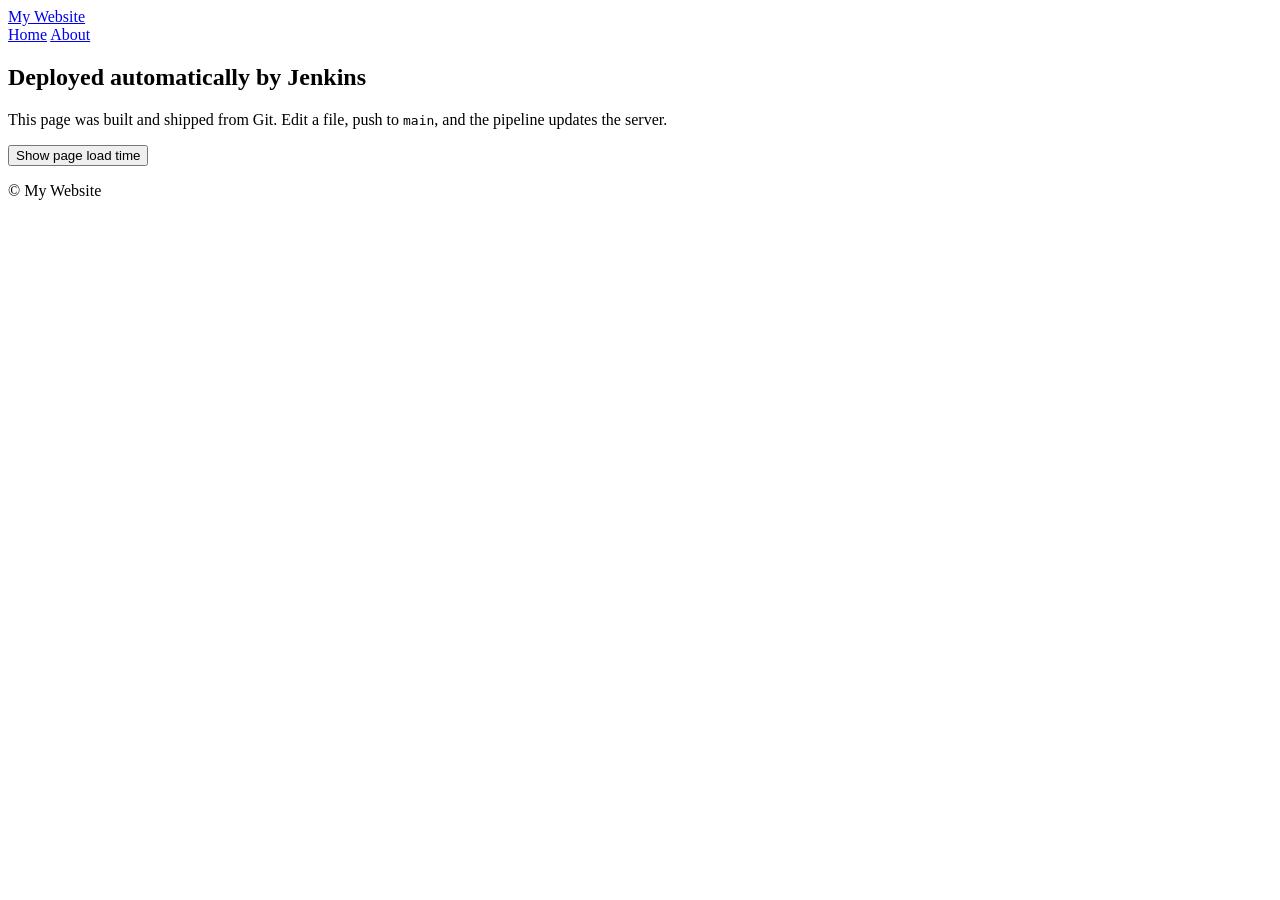
==== index.html @ 1d2f376e "Add files via upload" ====
<!DOCTYPE html>
<html lang="en">
<head>
  <meta charset="UTF-8">
  <meta name="viewport" content="width=device-width, initial-scale=1">
  <title>My Website</title>
  <link rel="stylesheet" href="css/style.css">
</head>
<body>
  <header class="site-header">
    <a class="brand" href="index.html">My Website</a>
    <nav>
      <a href="index.html" aria-current="page">Home</a>
      <a href="about.html">About</a>
    </nav>
  </header>

  <main>
    <section class="hero">
      <h1>Deployed automatically by Jenkins</h1>
      <p>This page was built and shipped from Git. Edit a file, push to <code>main</code>, and the pipeline updates the server.</p>
      <button id="stamp-btn" type="button">Show page load time</button>
      <p id="stamp" role="status"></p>
    </section>
  </main>

  <footer class="site-footer">
    <p>&copy; <span id="year"></span> My Website</p>
  </footer>

  <script src="js/main.js"></script>
</body>
</html>
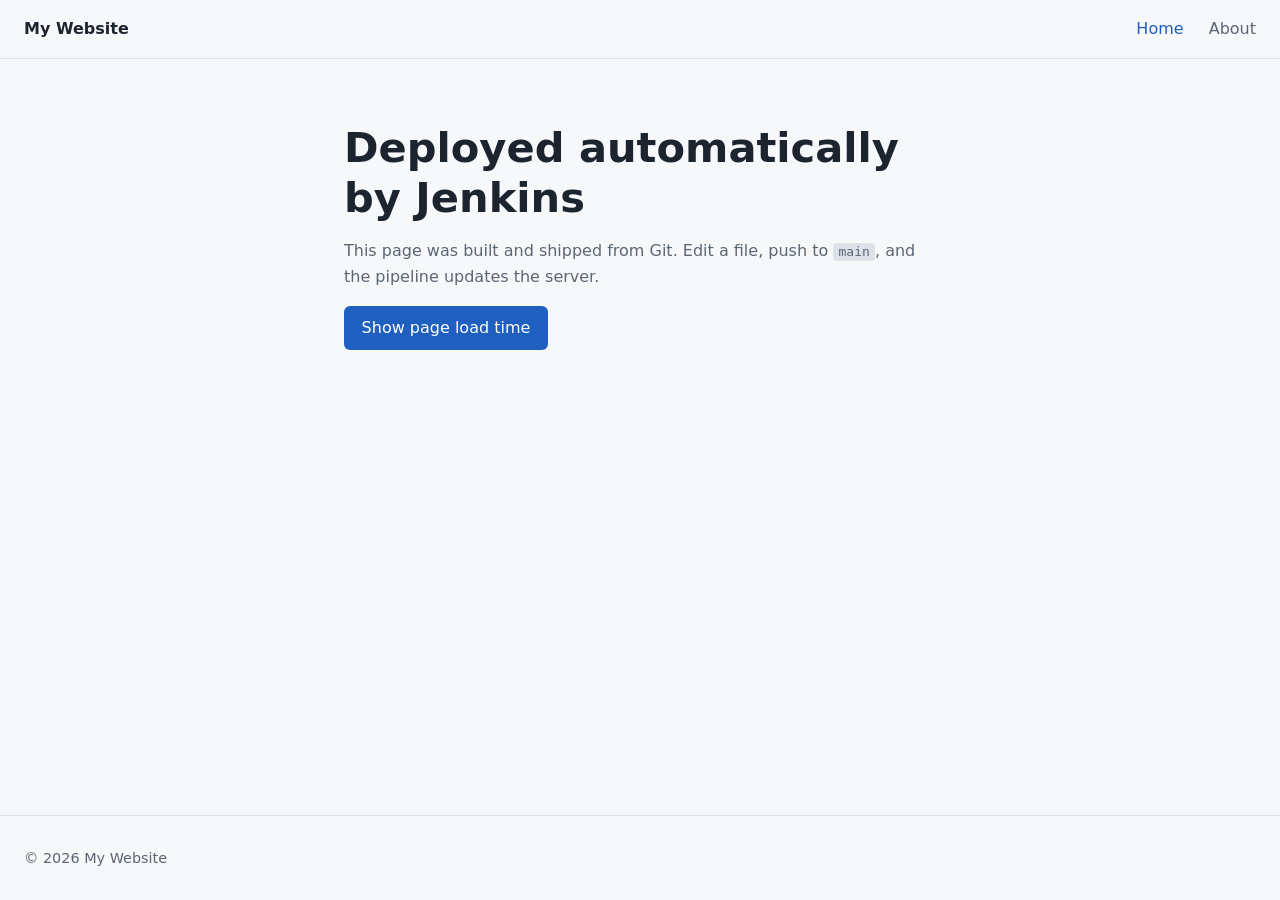
==== commit f7f17fdd: "Change website title to 'Sam's Website'" ====
--- a/index.html
+++ b/index.html
@@ -3,7 +3,7 @@
 <head>
   <meta charset="UTF-8">
   <meta name="viewport" content="width=device-width, initial-scale=1">
-  <title>My Website</title>
+  <title>Sam's Website</title>
   <link rel="stylesheet" href="css/style.css">
 </head>
 <body>
--- a/css/style.css
+++ b/css/style.css
@@ -0,0 +1,77 @@
+:root {
+  --bg: #f7f8fa;
+  --text: #1c2430;
+  --muted: #5b6675;
+  --accent: #1f5fbf;
+  --border: #dde2e9;
+}
+
+@media (prefers-color-scheme: dark) {
+  :root {
+    --bg: #12161c;
+    --text: #e8ecf1;
+    --muted: #9aa5b4;
+    --accent: #6ea3f2;
+    --border: #2a323d;
+  }
+}
+
+* { box-sizing: border-box; }
+
+body {
+  margin: 0;
+  min-height: 100vh;
+  display: flex;
+  flex-direction: column;
+  font-family: system-ui, -apple-system, "Segoe UI", Roboto, sans-serif;
+  background: var(--bg);
+  color: var(--text);
+  line-height: 1.6;
+}
+
+.site-header {
+  display: flex;
+  justify-content: space-between;
+  align-items: center;
+  padding: 1rem 1.5rem;
+  border-bottom: 1px solid var(--border);
+}
+
+.brand { font-weight: 700; color: var(--text); text-decoration: none; }
+
+nav a {
+  margin-left: 1.25rem;
+  color: var(--muted);
+  text-decoration: none;
+}
+nav a:hover, nav a[aria-current="page"] { color: var(--accent); }
+
+main { flex: 1; }
+
+.hero {
+  max-width: 40rem;
+  margin: 0 auto;
+  padding: 4rem 1.5rem;
+}
+.hero h1 { font-size: clamp(1.8rem, 5vw, 2.6rem); line-height: 1.2; margin: 0 0 1rem; }
+.hero p { color: var(--muted); }
+
+code { background: var(--border); padding: 0.1em 0.4em; border-radius: 4px; }
+
+button {
+  font: inherit;
+  padding: 0.6rem 1.1rem;
+  border: 0;
+  border-radius: 6px;
+  background: var(--accent);
+  color: #fff;
+  cursor: pointer;
+}
+button:focus-visible, a:focus-visible { outline: 3px solid var(--accent); outline-offset: 2px; }
+
+.site-footer {
+  padding: 1rem 1.5rem;
+  border-top: 1px solid var(--border);
+  color: var(--muted);
+  font-size: 0.9rem;
+}
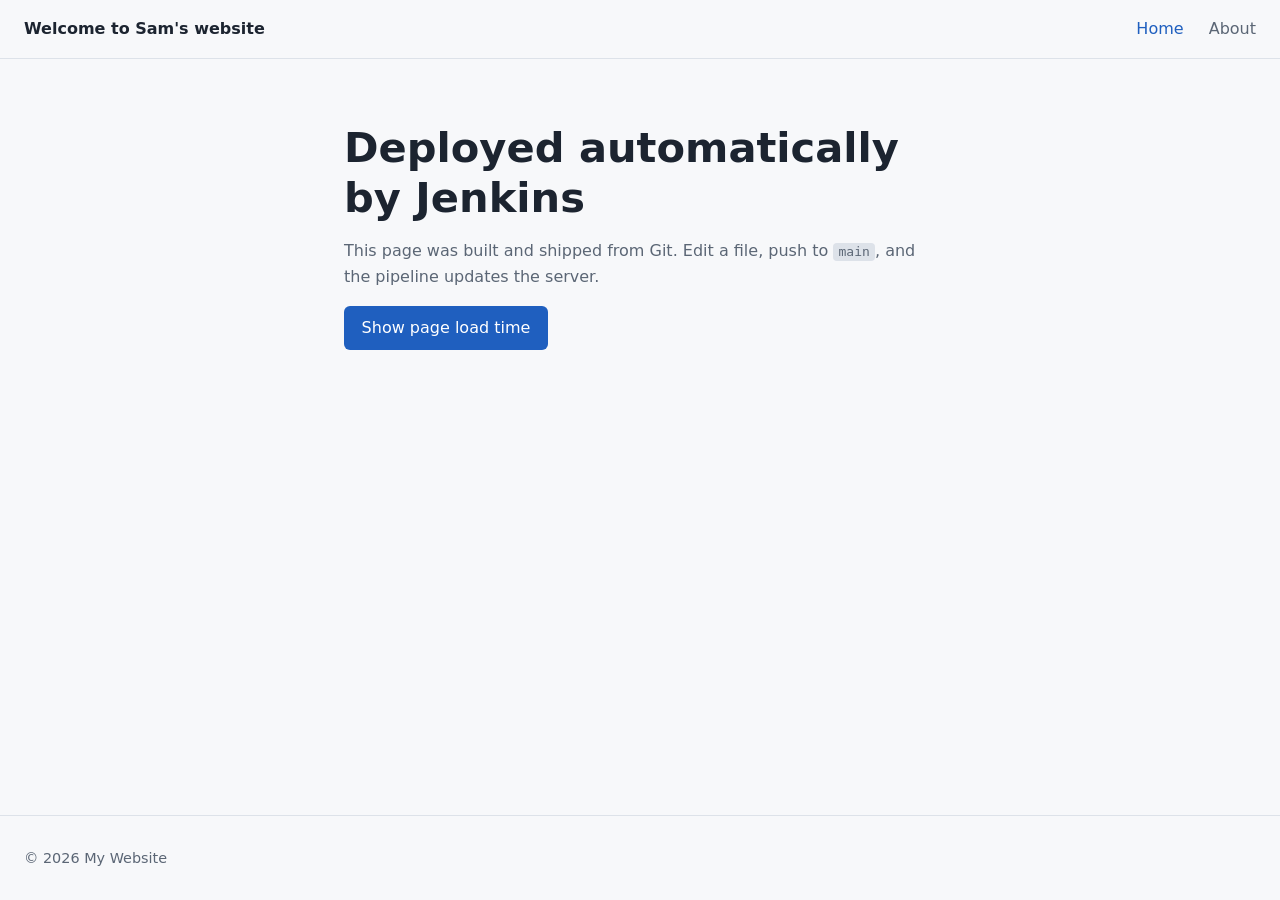
==== commit aac0f055: "Update header brand text in index.html" ====
--- a/index.html
+++ b/index.html
@@ -8,7 +8,7 @@
 </head>
 <body>
   <header class="site-header">
-    <a class="brand" href="index.html">My Website</a>
+    <a class="brand" href="index.html">Welcome to Sam's website</a>
     <nav>
       <a href="index.html" aria-current="page">Home</a>
       <a href="about.html">About</a>
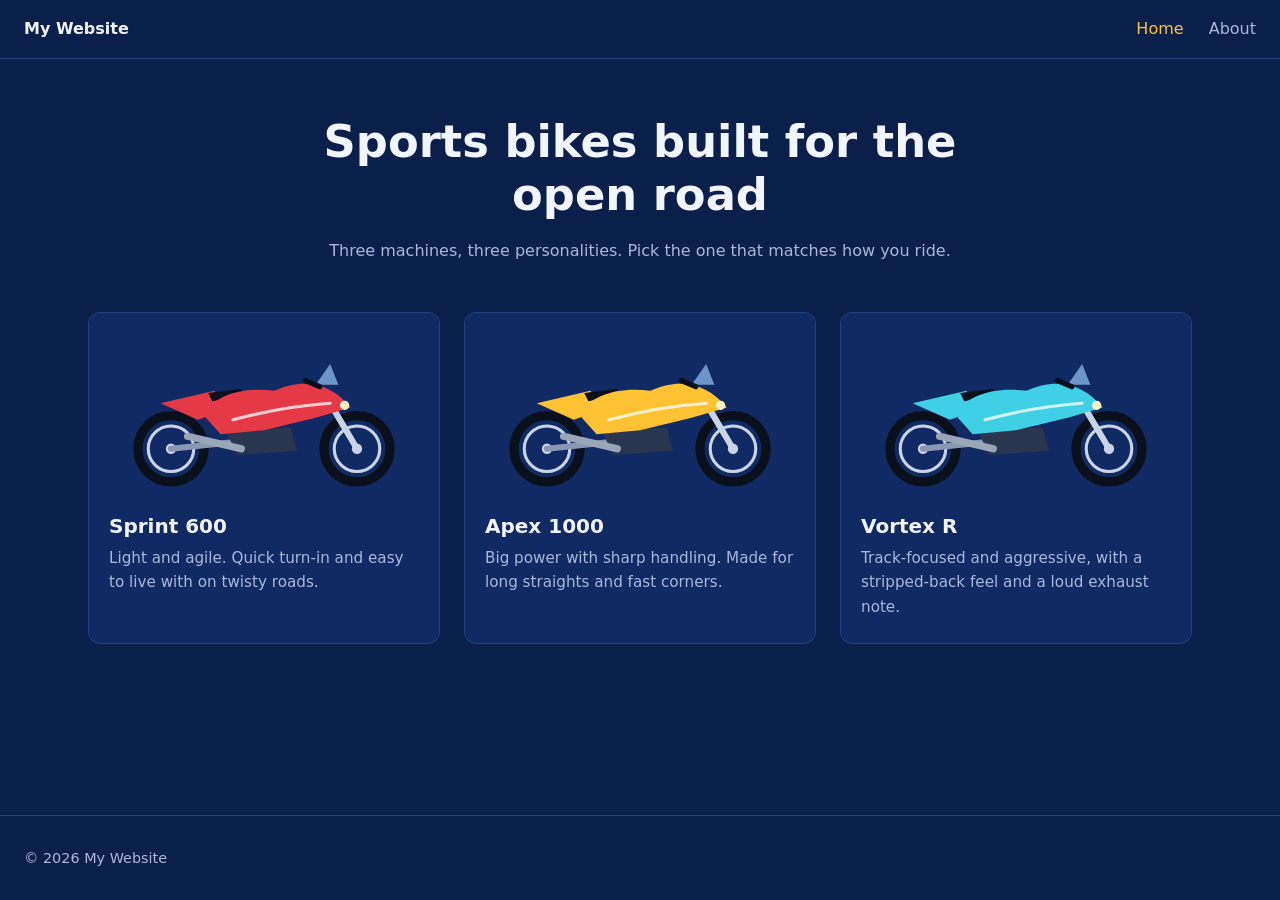
==== commit 944750df: "Add files via upload" ====
--- a/index.html
+++ b/index.html
@@ -3,12 +3,47 @@
 <head>
   <meta charset="UTF-8">
   <meta name="viewport" content="width=device-width, initial-scale=1">
-  <title>Sam's Website</title>
+  <title>My Website - Sports Bikes</title>
   <link rel="stylesheet" href="css/style.css">
 </head>
 <body>
+  <!-- Reusable sports bike drawing. Body colour comes from the "color" of each <use>. -->
+  <svg width="0" height="0" style="position:absolute" aria-hidden="true" focusable="false">
+    <defs>
+      <symbol id="sportbike" viewBox="0 0 300 160">
+        <!-- wheels -->
+        <circle cx="60" cy="112" r="32" fill="none" stroke="#0a0f1c" stroke-width="9"/>
+        <circle cx="60" cy="112" r="22" fill="none" stroke="#c9d3e6" stroke-width="3"/>
+        <circle cx="60" cy="112" r="5" fill="#c9d3e6"/>
+        <circle cx="240" cy="112" r="32" fill="none" stroke="#0a0f1c" stroke-width="9"/>
+        <circle cx="240" cy="112" r="22" fill="none" stroke="#c9d3e6" stroke-width="3"/>
+        <circle cx="240" cy="112" r="5" fill="#c9d3e6"/>
+        <!-- swingarm and front fork -->
+        <path d="M60 112 L135 104" stroke="#8a97b3" stroke-width="6" stroke-linecap="round"/>
+        <path d="M240 112 L208 58" stroke="#c9d3e6" stroke-width="6" stroke-linecap="round"/>
+        <!-- engine -->
+        <path d="M112 92 L176 92 L182 114 L124 118 Z" fill="#2a3550"/>
+        <!-- exhaust -->
+        <path d="M128 112 L76 100" stroke="#9aa5b8" stroke-width="7" stroke-linecap="round"/>
+        <!-- tail section -->
+        <path d="M50 68 L102 56 L114 74 L86 84 Z" fill="currentColor"/>
+        <!-- seat -->
+        <path d="M96 58 L128 54 L130 60 L100 66 Z" fill="#0a0f1c"/>
+        <!-- main body and fairing -->
+        <path d="M92 80 C100 60 130 52 160 56 C190 42 216 50 234 72 L200 82 L150 94 L108 98 Z" fill="currentColor"/>
+        <!-- fairing accent stripe -->
+        <path d="M120 84 C150 76 185 70 214 68" fill="none" stroke="#ffffff" stroke-opacity="0.75" stroke-width="3" stroke-linecap="round"/>
+        <!-- windscreen -->
+        <path d="M200 50 L214 30 L222 50 Z" fill="#9fd0ff" fill-opacity="0.65"/>
+        <!-- handlebar and headlight -->
+        <path d="M204 52 L190 46" stroke="#0a0f1c" stroke-width="5" stroke-linecap="round"/>
+        <circle cx="228" cy="70" r="4.5" fill="#fff6c2"/>
+      </symbol>
+    </defs>
+  </svg>
+
   <header class="site-header">
-    <a class="brand" href="index.html">Welcome to Sam's website</a>
+    <a class="brand" href="index.html">My Website</a>
     <nav>
       <a href="index.html" aria-current="page">Home</a>
       <a href="about.html">About</a>
@@ -17,10 +52,34 @@
 
   <main>
     <section class="hero">
-      <h1>Deployed automatically by Jenkins</h1>
-      <p>This page was built and shipped from Git. Edit a file, push to <code>main</code>, and the pipeline updates the server.</p>
-      <button id="stamp-btn" type="button">Show page load time</button>
-      <p id="stamp" role="status"></p>
+      <h1>Sports bikes built for the open road</h1>
+      <p>Three machines, three personalities. Pick the one that matches how you ride.</p>
+    </section>
+
+    <section class="bikes" aria-label="Featured sports bikes">
+      <article class="bike">
+        <svg class="bike-art" style="color:#e63946" role="img" aria-label="Red sports bike">
+          <use href="#sportbike" width="100%" height="100%"/>
+        </svg>
+        <h2>Sprint 600</h2>
+        <p>Light and agile. Quick turn-in and easy to live with on twisty roads.</p>
+      </article>
+
+      <article class="bike">
+        <svg class="bike-art" style="color:#ffc233" role="img" aria-label="Yellow sports bike">
+          <use href="#sportbike" width="100%" height="100%"/>
+        </svg>
+        <h2>Apex 1000</h2>
+        <p>Big power with sharp handling. Made for long straights and fast corners.</p>
+      </article>
+
+      <article class="bike">
+        <svg class="bike-art" style="color:#3fd0e6" role="img" aria-label="Cyan sports bike">
+          <use href="#sportbike" width="100%" height="100%"/>
+        </svg>
+        <h2>Vortex R</h2>
+        <p>Track-focused and aggressive, with a stripped-back feel and a loud exhaust note.</p>
+      </article>
     </section>
   </main>
 
--- a/css/style.css
+++ b/css/style.css
@@ -1,19 +1,10 @@
 :root {
-  --bg: #f7f8fa;
-  --text: #1c2430;
-  --muted: #5b6675;
-  --accent: #1f5fbf;
-  --border: #dde2e9;
-}
-
-@media (prefers-color-scheme: dark) {
-  :root {
-    --bg: #12161c;
-    --text: #e8ecf1;
-    --muted: #9aa5b4;
-    --accent: #6ea3f2;
-    --border: #2a323d;
-  }
+  --bg: #0b1f4b;          /* navy blue */
+  --bg-card: #102a63;
+  --text: #f1f5ff;
+  --muted: #a9b8d9;
+  --accent: #ffc233;
+  --border: #23407f;
 }
 
 * { box-sizing: border-box; }
@@ -49,25 +40,37 @@
 main { flex: 1; }
 
 .hero {
-  max-width: 40rem;
+  max-width: 44rem;
   margin: 0 auto;
-  padding: 4rem 1.5rem;
+  padding: 3.5rem 1.5rem 2rem;
+  text-align: center;
 }
-.hero h1 { font-size: clamp(1.8rem, 5vw, 2.6rem); line-height: 1.2; margin: 0 0 1rem; }
-.hero p { color: var(--muted); }
+.hero h1 { font-size: clamp(1.8rem, 5vw, 2.8rem); line-height: 1.2; margin: 0 0 1rem; }
+.hero p { color: var(--muted); margin: 0; }
+
+/* Three bikes: one row on wide screens, stacked on phones */
+.bikes {
+  max-width: 72rem;
+  margin: 0 auto;
+  padding: 1rem 1.5rem 4rem;
+  display: grid;
+  grid-template-columns: repeat(auto-fit, minmax(16rem, 1fr));
+  gap: 1.5rem;
+}
+
+.bike {
+  background: var(--bg-card);
+  border: 1px solid var(--border);
+  border-radius: 12px;
+  padding: 1.25rem 1.25rem 1.5rem;
+}
+.bike-art { display: block; width: 100%; height: auto; aspect-ratio: 300 / 160; }
+.bike h2 { margin: 0.75rem 0 0.25rem; font-size: 1.25rem; }
+.bike p { margin: 0; color: var(--muted); font-size: 0.95rem; }
 
 code { background: var(--border); padding: 0.1em 0.4em; border-radius: 4px; }
 
-button {
-  font: inherit;
-  padding: 0.6rem 1.1rem;
-  border: 0;
-  border-radius: 6px;
-  background: var(--accent);
-  color: #fff;
-  cursor: pointer;
-}
-button:focus-visible, a:focus-visible { outline: 3px solid var(--accent); outline-offset: 2px; }
+a:focus-visible, button:focus-visible { outline: 3px solid var(--accent); outline-offset: 2px; }
 
 .site-footer {
   padding: 1rem 1.5rem;
